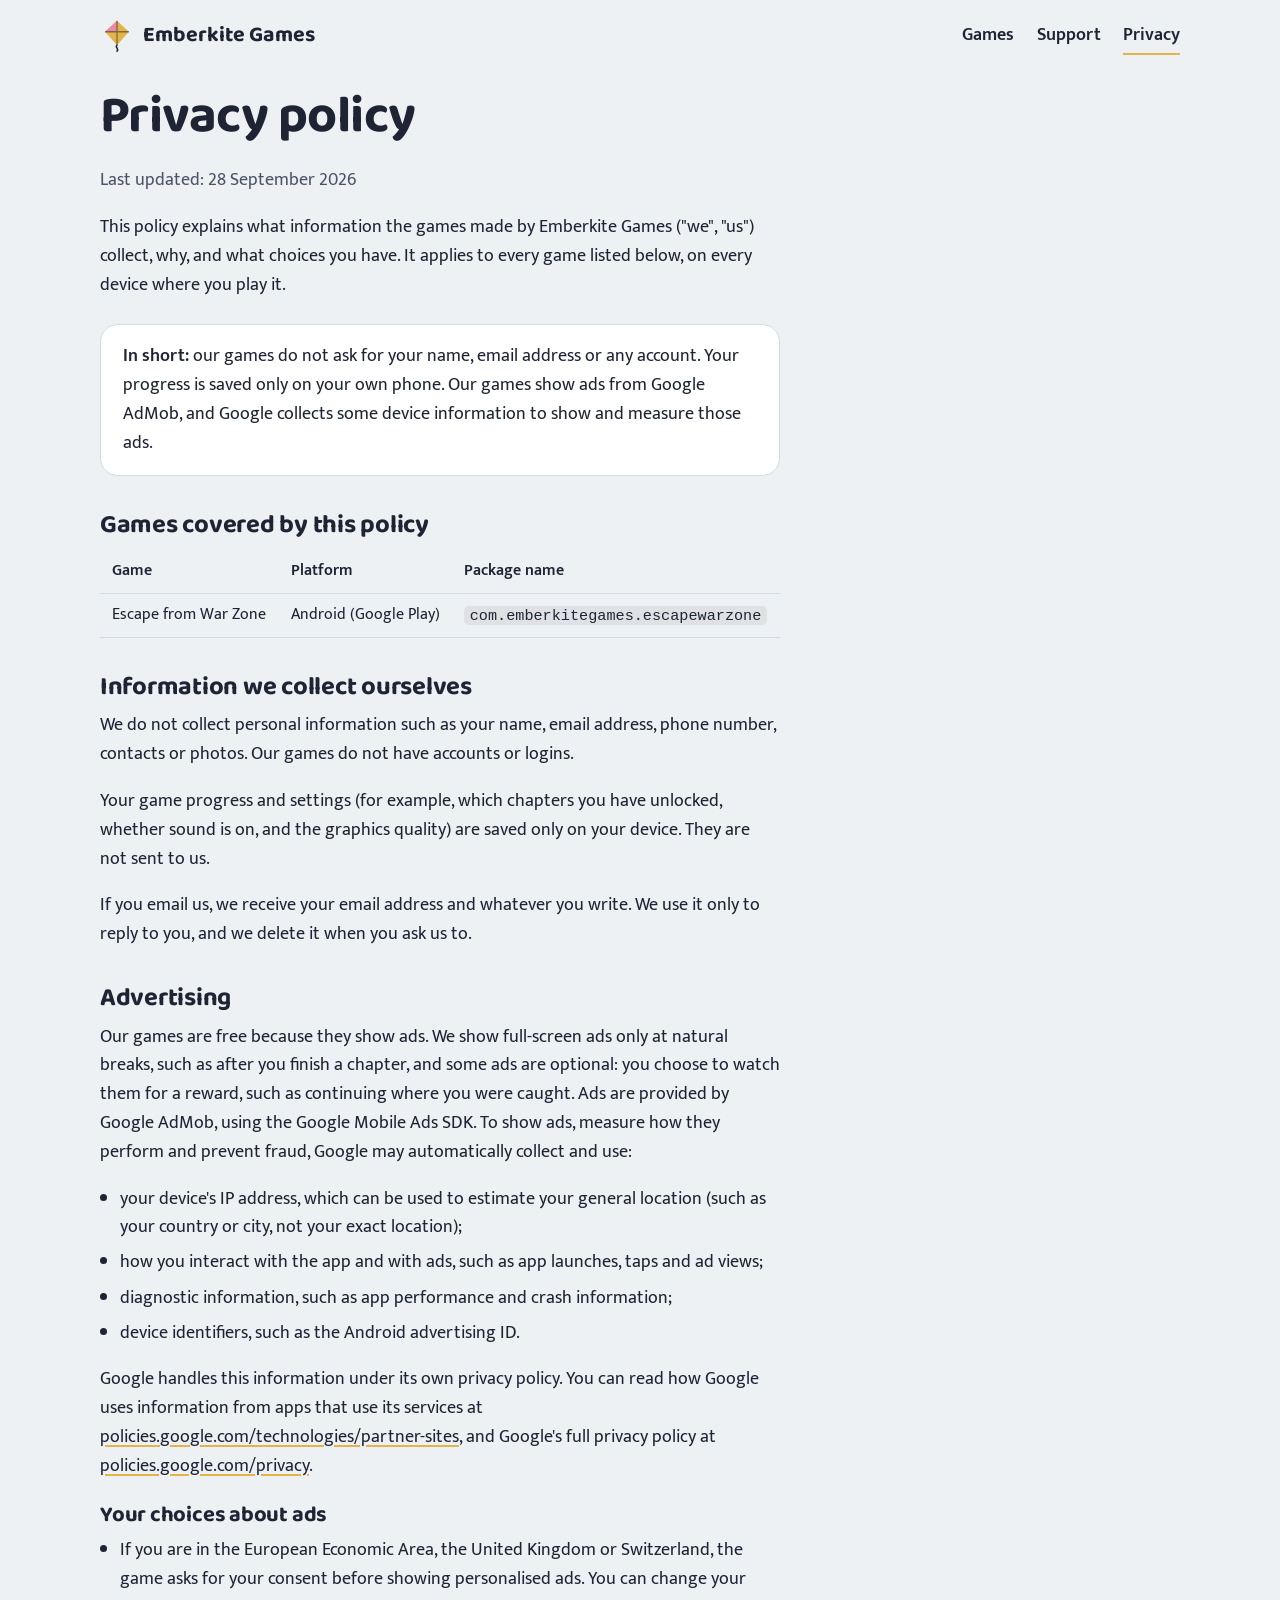
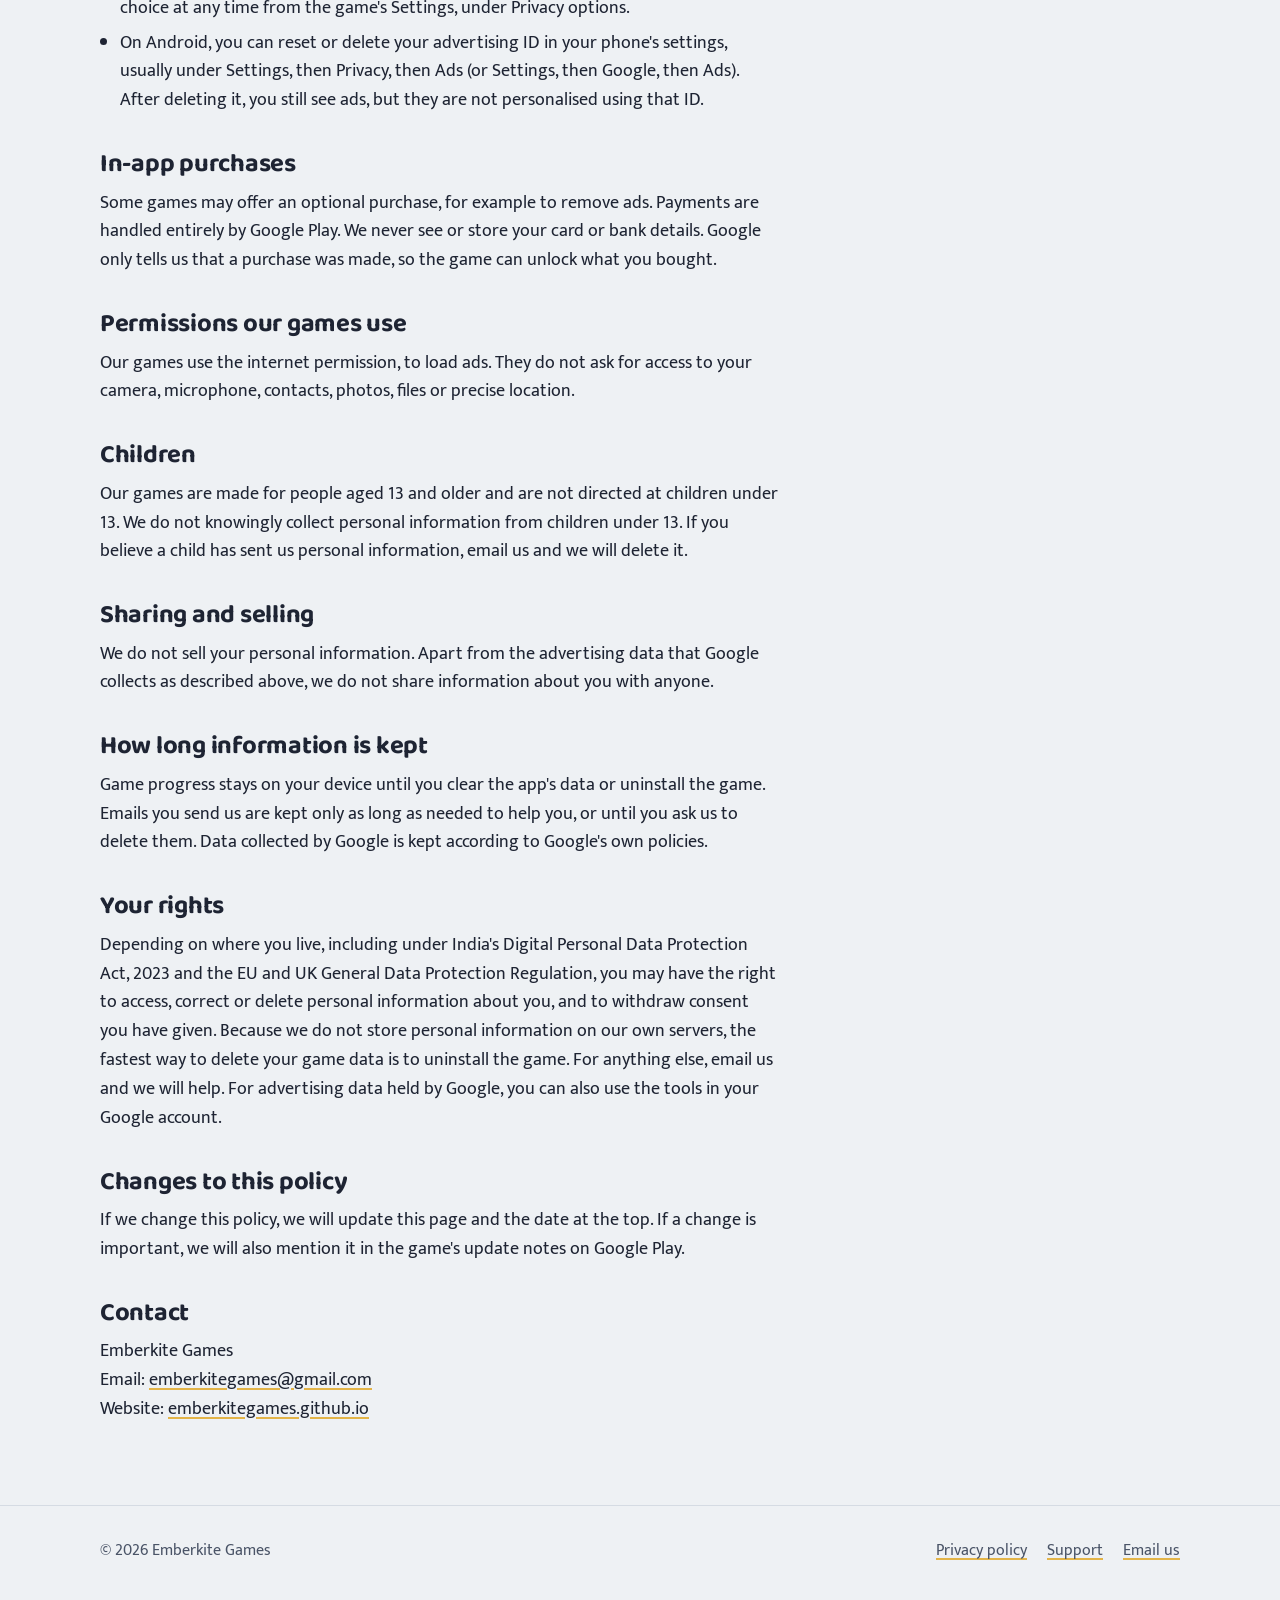
==== privacy-policy.html @ 9bd180d6 "Website first version" ====
<!DOCTYPE html>
<html lang="en">
<head>
<meta charset="utf-8">
<meta name="viewport" content="width=device-width, initial-scale=1">
<title>Privacy policy | Emberkite Games</title>
<meta name="description" content="The privacy policy for all games made by Emberkite Games.">
<link rel="icon" href="assets/img/favicon.svg" type="image/svg+xml">
<link rel="apple-touch-icon" href="assets/img/apple-touch-icon.png">
<link rel="stylesheet" href="assets/css/site.css">
</head>
<body>
<a class="skip" href="#main">Skip to content</a>
<header class="site-header">
  <div class="wrap">
    <a class="brand" href="./">
      <svg viewBox="0 0 40 40" aria-hidden="true"><path d="M20 2 L34 15 L20 31 L6 15 Z" fill="#E3B448"/><path d="M20 2 L6 15 L20 15 Z" fill="#E98BA0"/><path d="M20 2V31M6 15H34" stroke="#1E2433" stroke-width="1.5" opacity=".5"/><path d="M20 31c-3 2 3 4 0 7" stroke="currentColor" stroke-width="1.8" fill="none" stroke-linecap="round"/></svg>
      Emberkite Games
    </a>
    <nav class="nav" aria-label="Main">
      <a href="./#games">Games</a>
      <a href="support.html">Support</a>
      <a href="privacy-policy.html" aria-current="page">Privacy</a>
    </nav>
  </div>
</header>

<main id="main" class="wrap">
  <article class="doc">
    <h1>Privacy policy</h1>
    <p class="updated">Last updated: 28 September 2026</p>

    <p>This policy explains what information the games made by Emberkite Games ("we", "us") collect, why, and what choices you have. It applies to every game listed below, on every device where you play it.</p>

    <div class="summary">
      <p><strong>In short:</strong> our games do not ask for your name, email address or any account. Your progress is saved only on your own phone. Our games show ads from Google AdMob, and Google collects some device information to show and measure those ads.</p>
    </div>

    <h2>Games covered by this policy</h2>
    <div class="table-scroll">
      <table>
        <thead><tr><th>Game</th><th>Platform</th><th>Package name</th></tr></thead>
        <tbody>
          <!-- Add one row here for every new game. -->
          <tr><td>Escape from War Zone</td><td>Android (Google Play)</td><td><code>com.emberkitegames.escapewarzone</code></td></tr>
        </tbody>
      </table>
    </div>

    <h2>Information we collect ourselves</h2>
    <p>We do not collect personal information such as your name, email address, phone number, contacts or photos. Our games do not have accounts or logins.</p>
    <p>Your game progress and settings (for example, which chapters you have unlocked, whether sound is on, and the graphics quality) are saved only on your device. They are not sent to us.</p>
    <p>If you email us, we receive your email address and whatever you write. We use it only to reply to you, and we delete it when you ask us to.</p>

    <h2>Advertising</h2>
    <p>Our games are free because they show ads. We show full-screen ads only at natural breaks, such as after you finish a chapter, and some ads are optional: you choose to watch them for a reward, such as continuing where you were caught. Ads are provided by Google AdMob, using the Google Mobile Ads SDK. To show ads, measure how they perform and prevent fraud, Google may automatically collect and use:</p>
    <ul>
      <li>your device's IP address, which can be used to estimate your general location (such as your country or city, not your exact location);</li>
      <li>how you interact with the app and with ads, such as app launches, taps and ad views;</li>
      <li>diagnostic information, such as app performance and crash information;</li>
      <li>device identifiers, such as the Android advertising ID.</li>
    </ul>
    <p>Google handles this information under its own privacy policy. You can read how Google uses information from apps that use its services at <a href="https://policies.google.com/technologies/partner-sites">policies.google.com/technologies/partner-sites</a>, and Google's full privacy policy at <a href="https://policies.google.com/privacy">policies.google.com/privacy</a>.</p>

    <h3>Your choices about ads</h3>
    <ul>
      <li>If you are in the European Economic Area, the United Kingdom or Switzerland, the game asks for your consent before showing personalised ads. You can change your choice at any time from the game's Settings, under Privacy options.</li>
      <li>On Android, you can reset or delete your advertising ID in your phone's settings, usually under Settings, then Privacy, then Ads (or Settings, then Google, then Ads). After deleting it, you still see ads, but they are not personalised using that ID.</li>
    </ul>

    <h2>In-app purchases</h2>
    <p>Some games may offer an optional purchase, for example to remove ads. Payments are handled entirely by Google Play. We never see or store your card or bank details. Google only tells us that a purchase was made, so the game can unlock what you bought.</p>

    <h2>Permissions our games use</h2>
    <p>Our games use the internet permission, to load ads. They do not ask for access to your camera, microphone, contacts, photos, files or precise location.</p>

    <h2>Children</h2>
    <p>Our games are made for people aged 13 and older and are not directed at children under 13. We do not knowingly collect personal information from children under 13. If you believe a child has sent us personal information, email us and we will delete it.</p>

    <h2>Sharing and selling</h2>
    <p>We do not sell your personal information. Apart from the advertising data that Google collects as described above, we do not share information about you with anyone.</p>

    <h2>How long information is kept</h2>
    <p>Game progress stays on your device until you clear the app's data or uninstall the game. Emails you send us are kept only as long as needed to help you, or until you ask us to delete them. Data collected by Google is kept according to Google's own policies.</p>

    <h2>Your rights</h2>
    <p>Depending on where you live, including under India's Digital Personal Data Protection Act, 2023 and the EU and UK General Data Protection Regulation, you may have the right to access, correct or delete personal information about you, and to withdraw consent you have given. Because we do not store personal information on our own servers, the fastest way to delete your game data is to uninstall the game. For anything else, email us and we will help. For advertising data held by Google, you can also use the tools in your Google account.</p>

    <h2>Changes to this policy</h2>
    <p>If we change this policy, we will update this page and the date at the top. If a change is important, we will also mention it in the game's update notes on Google Play.</p>

    <h2>Contact</h2>
    <p>Emberkite Games<br>
    Email: <a href="mailto:emberkitegames@gmail.com">emberkitegames@gmail.com</a><br>
    Website: <a href="https://emberkitegames.github.io">emberkitegames.github.io</a></p>
  </article>
</main>

<footer class="site-footer">
  <div class="wrap">
    <span>© 2026 Emberkite Games</span>
    <nav aria-label="Footer">
      <a href="privacy-policy.html">Privacy policy</a>
      <a href="support.html">Support</a>
      <a href="mailto:emberkitegames@gmail.com">Email us</a>
    </nav>
  </div>
</footer>
</body>
</html>
---- assets/css/site.css ----
/* Emberkite Games — shared styles for every page */

@font-face { font-family: 'Baloo 2'; font-style: normal; font-weight: 700; font-display: swap; src: url(../fonts/baloo2-700-latin.woff2) format('woff2'); }
@font-face { font-family: 'Mukta'; font-style: normal; font-weight: 400; font-display: swap; src: url(../fonts/mukta-400-latin.woff2) format('woff2'); }
@font-face { font-family: 'Mukta'; font-style: normal; font-weight: 600; font-display: swap; src: url(../fonts/mukta-600-latin.woff2) format('woff2'); }

:root {
  --mist: #EEF1F4;        /* page background */
  --surface: #FFFFFF;     /* raised panels */
  --ink: #1E2433;         /* text, dusk */
  --ink-soft: #4A5467;    /* secondary text */
  --line: #D5DBE3;        /* borders */
  --ember: #E3B448;       /* buttons, highlights */
  --rose: #E98BA0;        /* small second accent */
  --focus: #2F6FD6;
  --display: 'Baloo 2', ui-rounded, 'Segoe UI', system-ui, sans-serif;
  --body: 'Mukta', 'Segoe UI', system-ui, -apple-system, Roboto, sans-serif;
  --wrap: 1080px;
  --prose: 68ch;
  color-scheme: light dark;
}
@media (prefers-color-scheme: dark) {
  :root {
    --mist: #141922;
    --surface: #1B2130;
    --ink: #E7EBF1;
    --ink-soft: #A7B0BF;
    --line: #2C3445;
    --focus: #8AB4FF;
  }
}

*, *::before, *::after { box-sizing: border-box; }
html { -webkit-text-size-adjust: 100%; }
body {
  margin: 0;
  background: var(--mist);
  color: var(--ink);
  font-family: var(--body);
  font-size: 1.125rem;
  line-height: 1.6;
}
img { max-width: 100%; height: auto; display: block; }
a { color: inherit; text-decoration-color: var(--ember); text-decoration-thickness: 2px; text-underline-offset: 3px; }
a:hover { text-decoration-thickness: 3px; }
:focus-visible { outline: 3px solid var(--focus); outline-offset: 3px; border-radius: 4px; }

h1, h2, h3 { font-family: var(--display); font-weight: 700; line-height: 1.1; margin: 0 0 .4em; letter-spacing: -.01em; }
h1 { font-size: clamp(2.5rem, 6vw, 4.25rem); }
h2 { font-size: clamp(1.75rem, 3.4vw, 2.25rem); }
h3 { font-size: 1.375rem; }
p { margin: 0 0 1em; }

.wrap { width: min(var(--wrap), 100% - 2.5rem); margin-inline: auto; }
.skip { position: absolute; left: -999px; }
.skip:focus { left: 1rem; top: 1rem; background: var(--surface); padding: .5rem 1rem; z-index: 10; }

/* header */
.site-header { padding: 1.1rem 0; }
.site-header .wrap { display: flex; align-items: center; justify-content: space-between; gap: 1rem; flex-wrap: wrap; }
.brand { display: flex; align-items: center; gap: .55rem; text-decoration: none; font-family: var(--display); font-size: 1.35rem; line-height: 1; }
.brand svg { width: 34px; height: 34px; flex: none; }
.nav { display: flex; gap: 1.4rem; font-weight: 600; }
.nav a { text-decoration: none; padding: .2rem 0; border-bottom: 2px solid transparent; }
.nav a:hover, .nav a[aria-current="page"] { border-bottom-color: var(--ember); }
.site-header.on-dusk { color: #EEF1F4; }

/* home hero: the evening sky with the kite */
.hero {
  position: relative;
  overflow: hidden;
  color: #EEF1F4;
  background: linear-gradient(180deg, #1E2433 0%, #2B3657 42%, #6E5E78 74%, #D6A07A 100%);
}
.hero-inner { position: relative; z-index: 1; padding: 3rem 0 6.5rem; max-width: 34rem; }
.hero h1 { color: #F6F2EC; }
.hero p { font-size: 1.25rem; color: #D9DEE8; max-width: 30rem; }
.hero-kite { position: absolute; right: max(2vw, 1rem); top: 1.5rem; width: min(46vw, 460px); height: auto; z-index: 0; pointer-events: none; }
.kite-body { transform-origin: 300px 120px; animation: sway 7s ease-in-out infinite; }
.kite-tail { animation: tail 7s ease-in-out infinite; transform-origin: 300px 200px; }
@keyframes sway { 0%, 100% { transform: rotate(-4deg) translateY(0); } 50% { transform: rotate(3deg) translateY(6px); } }
@keyframes tail { 0%, 100% { transform: skewX(-4deg); } 50% { transform: skewX(5deg); } }
@media (prefers-reduced-motion: reduce) { .kite-body, .kite-tail { animation: none; } }
@media (max-width: 720px) {
  .hero-kite { width: 62vw; top: auto; bottom: -1rem; right: -6vw; opacity: .55; }
  .hero-inner { padding-bottom: 9rem; }
}

/* buttons */
.btn {
  display: inline-flex; align-items: center; gap: .5rem;
  font-family: var(--body); font-weight: 600; font-size: 1.05rem; line-height: 1.2;
  padding: .7rem 1.25rem; border-radius: 999px; text-decoration: none;
  background: var(--ember); color: #1E2433; border: 2px solid var(--ember);
}
.btn:hover { background: #EDC46A; border-color: #EDC46A; }
.btn-quiet { background: transparent; color: inherit; border-color: currentColor; }
.btn-quiet:hover { background: rgba(127,127,127,.12); border-color: currentColor; }
.btn-row { display: flex; flex-wrap: wrap; gap: .75rem; margin-top: 1.25rem; }

/* sections */
.section { padding: 4rem 0; }
.section-tight { padding: 2.5rem 0; }
.muted { color: var(--ink-soft); }

/* game feature row on the home page */
.game {
  display: grid; grid-template-columns: minmax(0, 1.15fr) minmax(0, 1fr); gap: 2.25rem; align-items: center;
  background: var(--surface); border: 1px solid var(--line); border-radius: 22px; padding: 1.25rem;
}
.game-art { border-radius: 14px; overflow: hidden; background: #1E2433; }
.game-art img { width: 100%; aspect-ratio: 1024 / 500; object-fit: cover; }
.game-text { padding: .5rem 1rem .5rem 0; }
.game-title { display: flex; align-items: center; gap: .9rem; margin-bottom: .75rem; }
.game-title img { width: 64px; height: 64px; border-radius: 16px; }
.game-title h3 { margin: 0; font-size: 1.6rem; }
.status { display: inline-block; font-size: .95rem; font-weight: 600; padding: .15rem .7rem; border-radius: 999px; background: rgba(233,139,160,.2); color: inherit; margin-bottom: .75rem; }
@media (max-width: 820px) {
  .game { grid-template-columns: 1fr; }
  .game-text { padding: 0 .25rem .5rem; }
}
.next-note { margin-top: 1.5rem; }

/* about strip */
.about { display: grid; grid-template-columns: 1fr 2fr; gap: 2rem; align-items: start; border-top: 1px solid var(--line); padding-top: 2.5rem; }
@media (max-width: 720px) { .about { grid-template-columns: 1fr; } }

/* game page */
.game-hero { padding: 1rem 0 2.5rem; }
.game-hero .game-title img { width: 84px; height: 84px; border-radius: 20px; }
.game-hero .game-title h1 { margin: 0; }
.lead { font-size: 1.3rem; max-width: 40rem; }
.banner { border-radius: 22px; overflow: hidden; margin-top: 1.5rem; background: #1E2433; }
.banner img { width: 100%; }
.cols { display: grid; grid-template-columns: minmax(0, 1.6fr) minmax(0, 1fr); gap: 3rem; }
@media (max-width: 820px) { .cols { grid-template-columns: 1fr; gap: 1.5rem; } }
.facts { margin: 0; background: var(--surface); border: 1px solid var(--line); border-radius: 18px; padding: 1.25rem 1.4rem; }
.facts div { display: flex; justify-content: space-between; gap: 1rem; padding: .55rem 0; border-bottom: 1px solid var(--line); }
.facts div:last-child { border-bottom: 0; }
.facts dt { color: var(--ink-soft); }
.facts dd { margin: 0; font-weight: 600; text-align: right; overflow-wrap: anywhere; }
.shots { display: grid; grid-auto-flow: column; grid-auto-columns: min(78%, 560px); gap: 1rem; overflow-x: auto; padding-bottom: .75rem; scroll-snap-type: x mandatory; }
.shots img { border-radius: 14px; scroll-snap-align: start; aspect-ratio: 1280 / 672; object-fit: cover; }
.callout { background: var(--surface); border: 1px solid var(--line); border-left: 6px solid var(--ember); border-radius: 18px; padding: 1.5rem 1.6rem; }
.callout h2 { font-size: 1.6rem; }

/* long documents: privacy policy, support */
.doc { max-width: var(--prose); padding: 1rem 0 4rem; }
.doc h1 { font-size: clamp(2.25rem, 5vw, 3.25rem); }
.doc h2 { font-size: 1.6rem; margin-top: 2.2rem; }
.doc h3 { margin-top: 1.4rem; }
.doc ul { padding-left: 1.25rem; margin: 0 0 1em; }
.doc li { margin-bottom: .35em; }
.doc .updated { color: var(--ink-soft); }
.summary { background: var(--surface); border: 1px solid var(--line); border-radius: 18px; padding: 1.1rem 1.4rem; margin: 1.5rem 0; }
.summary p:last-child { margin: 0; }
.table-scroll { overflow-x: auto; margin: 0 0 1em; }
table { border-collapse: collapse; width: 100%; font-size: 1rem; }
th, td { text-align: left; padding: .55rem .75rem; border-bottom: 1px solid var(--line); vertical-align: top; }
th { font-weight: 600; }
details { background: var(--surface); border: 1px solid var(--line); border-radius: 14px; padding: .85rem 1.1rem; margin-bottom: .75rem; }
summary { cursor: pointer; font-weight: 600; }
details[open] summary { margin-bottom: .5rem; }
details p:last-child { margin-bottom: 0; }
code { font-size: .95em; background: rgba(127,127,127,.14); padding: .05em .35em; border-radius: 5px; overflow-wrap: anywhere; }

/* footer */
.site-footer { border-top: 1px solid var(--line); padding: 2rem 0 2.5rem; font-size: 1rem; color: var(--ink-soft); }
.site-footer .wrap { display: flex; justify-content: space-between; gap: 1rem 2rem; flex-wrap: wrap; }
.site-footer nav { display: flex; gap: 1.25rem; flex-wrap: wrap; }

/* the journey: eight stops on a dashed road */
.journey-wrap { display: grid; grid-template-columns: minmax(0, 1fr) minmax(0, 1.6fr); gap: 3rem; align-items: start; }
@media (max-width: 820px) { .journey-wrap { grid-template-columns: 1fr; gap: 1rem; } }
.journey { list-style: none; counter-reset: stop; margin: 0; padding: 0 0 0 2.6rem; position: relative; }
.journey::before { content: ""; position: absolute; left: .95rem; top: .9rem; bottom: .9rem; border-left: 3px dashed var(--line); }
.journey li { counter-increment: stop; position: relative; padding: .15rem 0 1.15rem; }
.journey li::before {
  content: counter(stop); position: absolute; left: -2.6rem; top: .1rem;
  width: 1.95rem; height: 1.95rem; border-radius: 50%; display: grid; place-items: center;
  font-family: var(--display); font-size: 1rem; line-height: 1;
  background: var(--surface); border: 2px solid var(--ember); color: var(--ink);
}
.journey li.journey-end::before { background: var(--ember); color: #1E2433; }
.journey b { display: block; font-family: var(--display); font-weight: 700; font-size: 1.2rem; line-height: 1.25; }
.journey span { color: var(--ink-soft); }
.facts div.stack { flex-direction: column; gap: .2rem; }
.facts div.stack dd { text-align: left; }
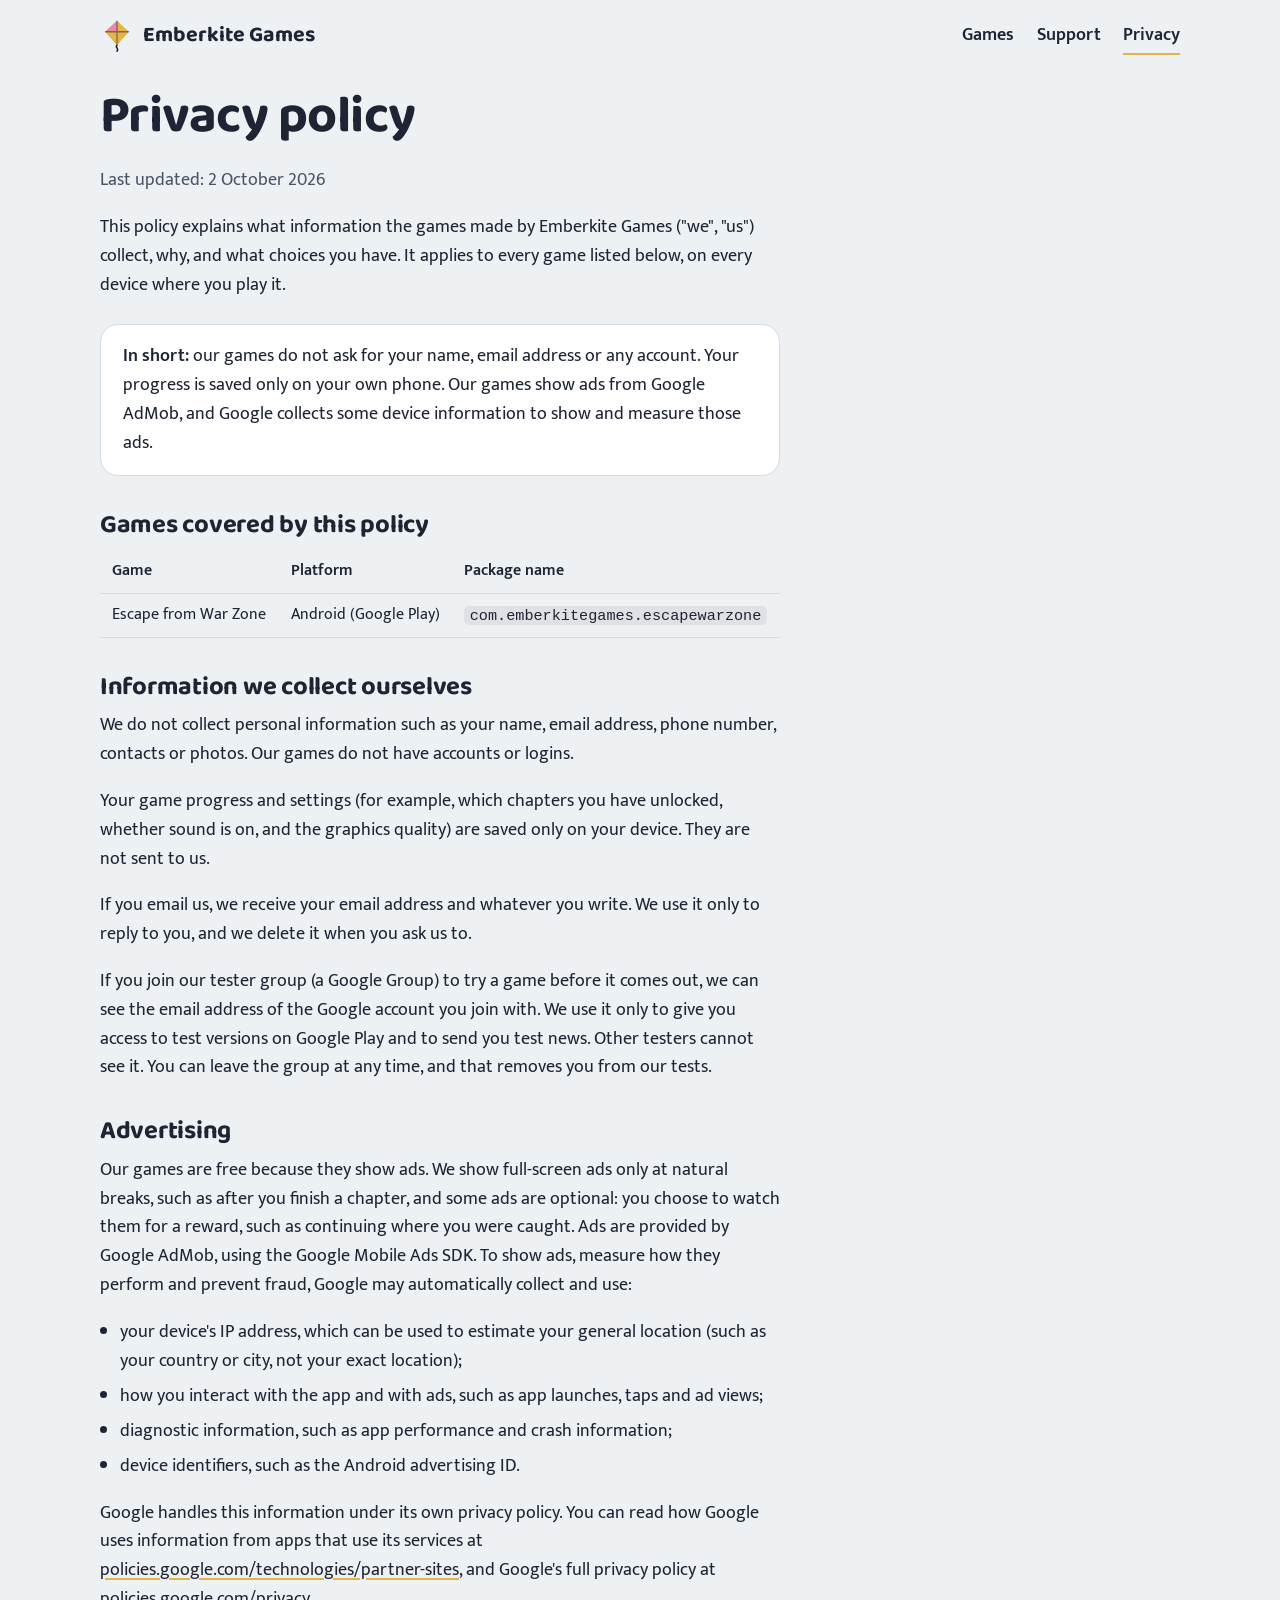
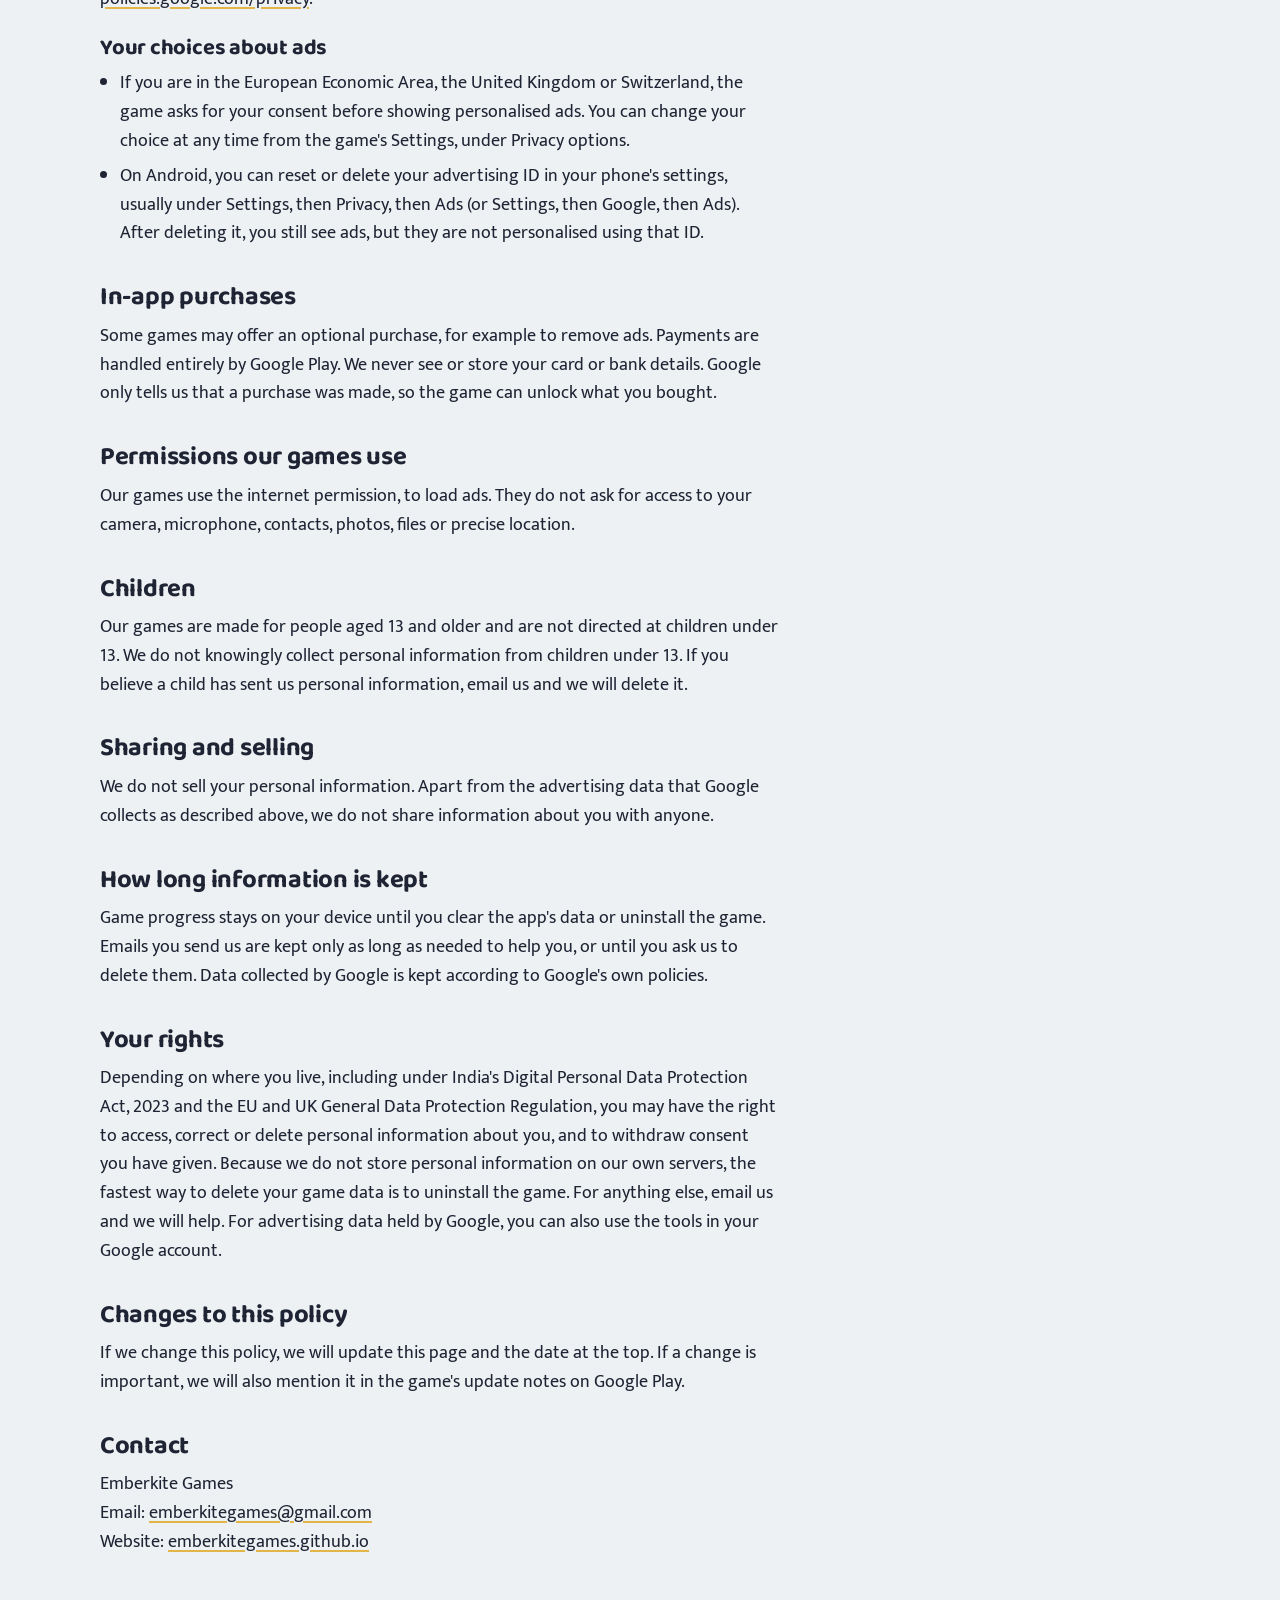
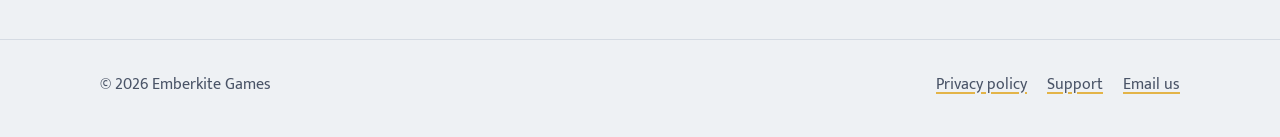
==== commit aded79fc: "Tester sign-up through the Emberkite Testers group" ====
--- a/privacy-policy.html
+++ b/privacy-policy.html
@@ -28,7 +28,7 @@
 <main id="main" class="wrap">
   <article class="doc">
     <h1>Privacy policy</h1>
-    <p class="updated">Last updated: 28 September 2026</p>
+    <p class="updated">Last updated: 2 October 2026</p>
 
     <p>This policy explains what information the games made by Emberkite Games ("we", "us") collect, why, and what choices you have. It applies to every game listed below, on every device where you play it.</p>
 
@@ -51,6 +51,7 @@
     <p>We do not collect personal information such as your name, email address, phone number, contacts or photos. Our games do not have accounts or logins.</p>
     <p>Your game progress and settings (for example, which chapters you have unlocked, whether sound is on, and the graphics quality) are saved only on your device. They are not sent to us.</p>
     <p>If you email us, we receive your email address and whatever you write. We use it only to reply to you, and we delete it when you ask us to.</p>
+    <p>If you join our tester group (a Google Group) to try a game before it comes out, we can see the email address of the Google account you join with. We use it only to give you access to test versions on Google Play and to send you test news. Other testers cannot see it. You can leave the group at any time, and that removes you from our tests.</p>
 
     <h2>Advertising</h2>
     <p>Our games are free because they show ads. We show full-screen ads only at natural breaks, such as after you finish a chapter, and some ads are optional: you choose to watch them for a reward, such as continuing where you were caught. Ads are provided by Google AdMob, using the Google Mobile Ads SDK. To show ads, measure how they perform and prevent fraud, Google may automatically collect and use:</p>
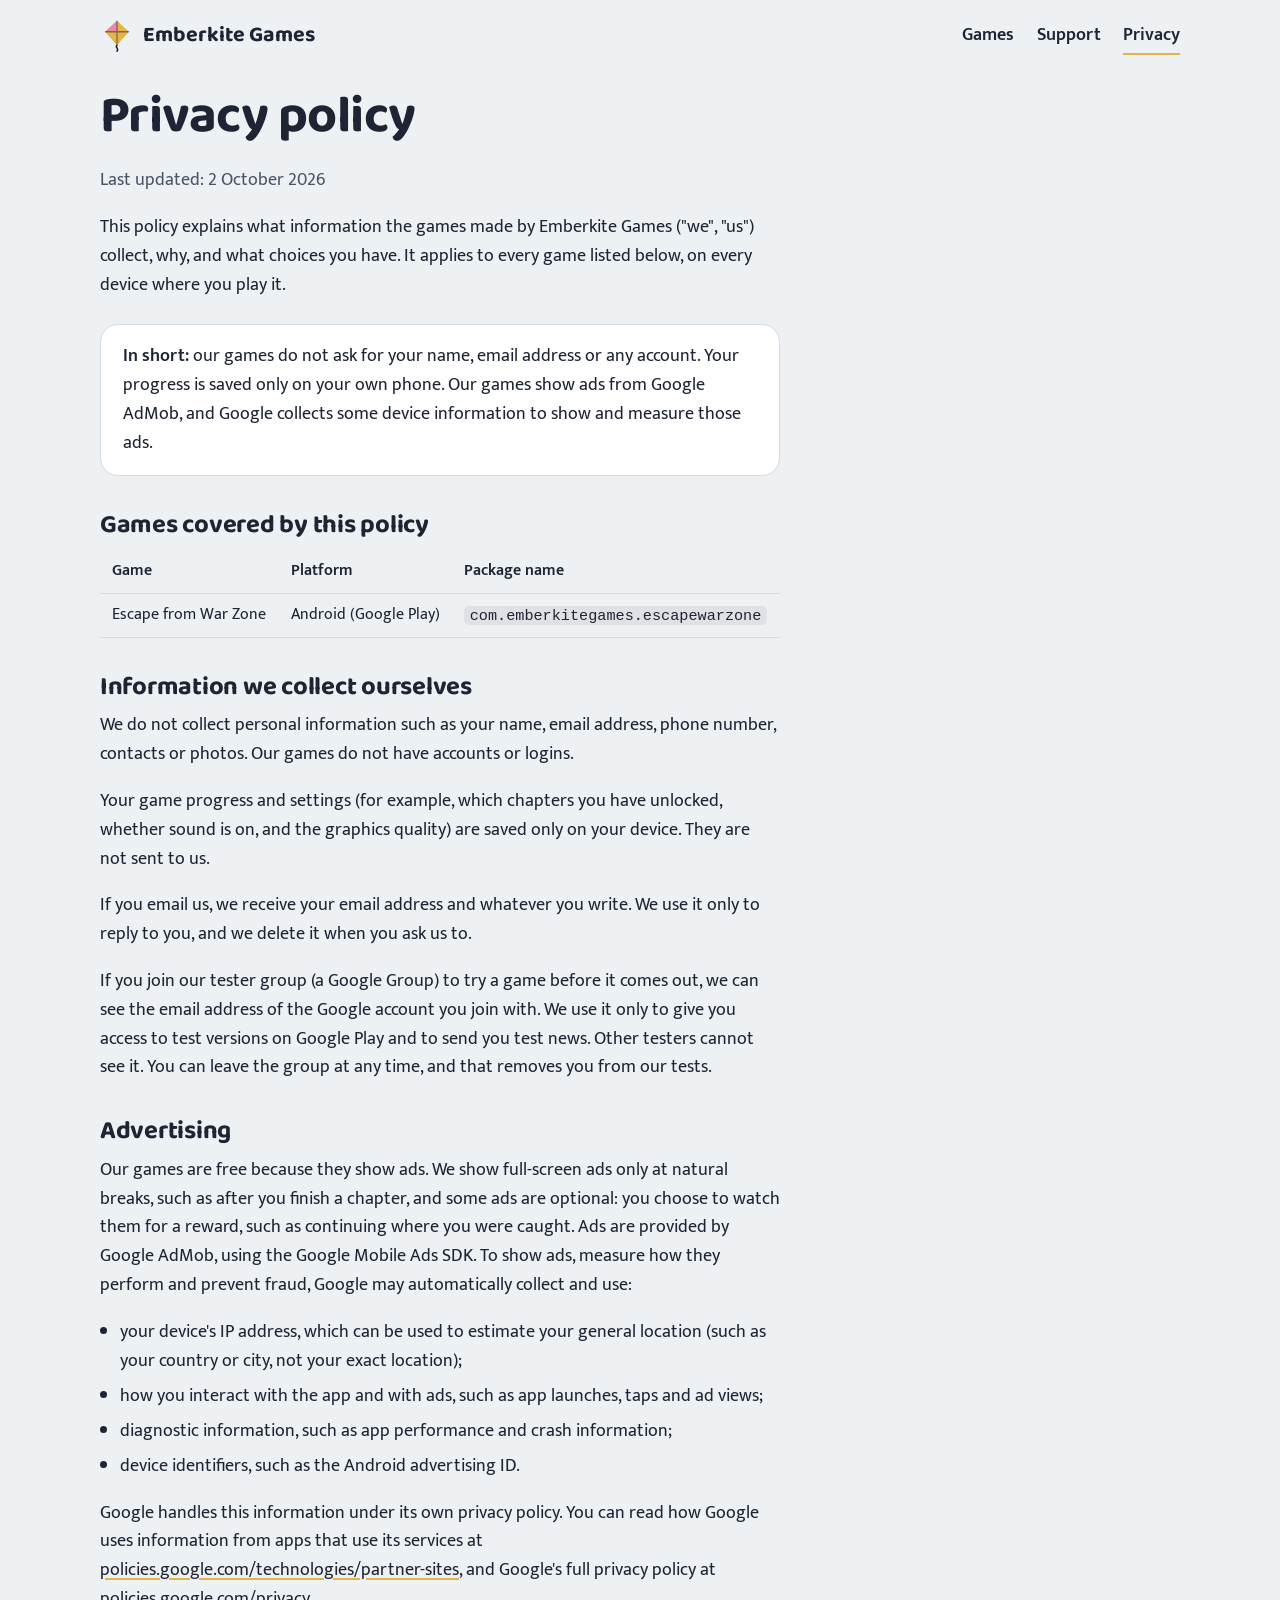
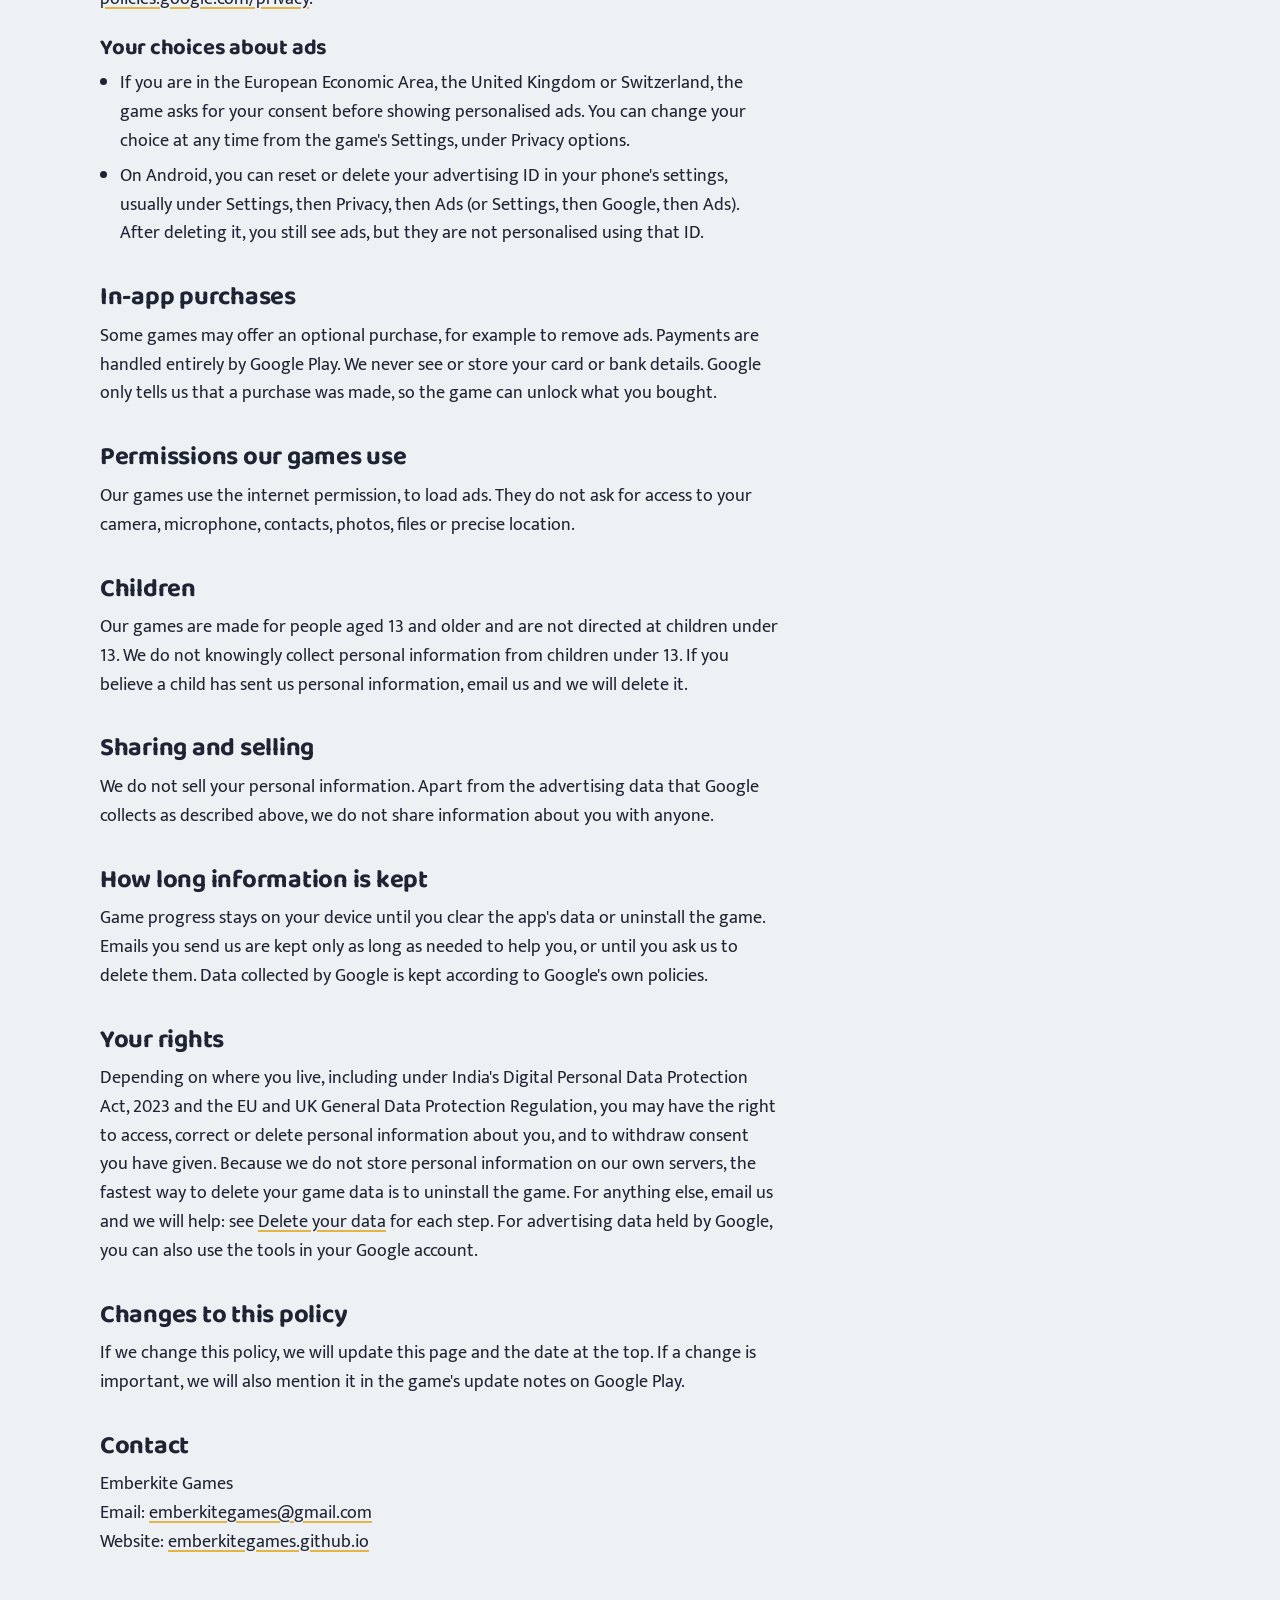
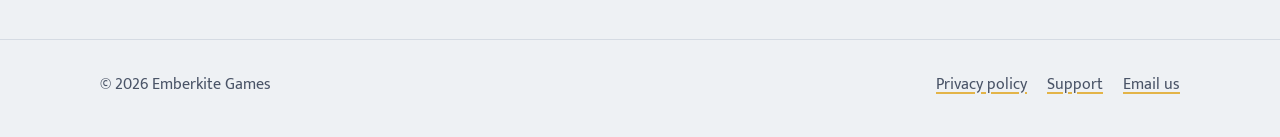
==== commit 2bb345df: "Add a Delete your data page (Google Play data deletion) How to delete game progress, ad data and ema" ====
--- a/privacy-policy.html
+++ b/privacy-policy.html
@@ -85,7 +85,7 @@
     <p>Game progress stays on your device until you clear the app's data or uninstall the game. Emails you send us are kept only as long as needed to help you, or until you ask us to delete them. Data collected by Google is kept according to Google's own policies.</p>
 
     <h2>Your rights</h2>
-    <p>Depending on where you live, including under India's Digital Personal Data Protection Act, 2023 and the EU and UK General Data Protection Regulation, you may have the right to access, correct or delete personal information about you, and to withdraw consent you have given. Because we do not store personal information on our own servers, the fastest way to delete your game data is to uninstall the game. For anything else, email us and we will help. For advertising data held by Google, you can also use the tools in your Google account.</p>
+    <p>Depending on where you live, including under India's Digital Personal Data Protection Act, 2023 and the EU and UK General Data Protection Regulation, you may have the right to access, correct or delete personal information about you, and to withdraw consent you have given. Because we do not store personal information on our own servers, the fastest way to delete your game data is to uninstall the game. For anything else, email us and we will help: see <a href="delete-data.html">Delete your data</a> for each step. For advertising data held by Google, you can also use the tools in your Google account.</p>
 
     <h2>Changes to this policy</h2>
     <p>If we change this policy, we will update this page and the date at the top. If a change is important, we will also mention it in the game's update notes on Google Play.</p>
--- a/assets/css/site.css
+++ b/assets/css/site.css
@@ -186,3 +186,10 @@
 .journey span { color: var(--ink-soft); }
 .facts div.stack { flex-direction: column; gap: .2rem; }
 .facts div.stack dd { text-align: left; }
+
+/* Google Play badge (Google's official artwork, used unchanged; its transparent border is part of the image) */
+.play-badge { display: inline-block; line-height: 0; margin: 0 0 .5rem -11px; }
+.play-badge img { height: 72px; width: auto; }
+.btn-row .play-badge { margin: -11px 0 -11px -11px; }
+.btn-row .play-badge img { height: 68px; }
+.site-footer .tm { flex-basis: 100%; font-size: .8rem; opacity: .75; }
